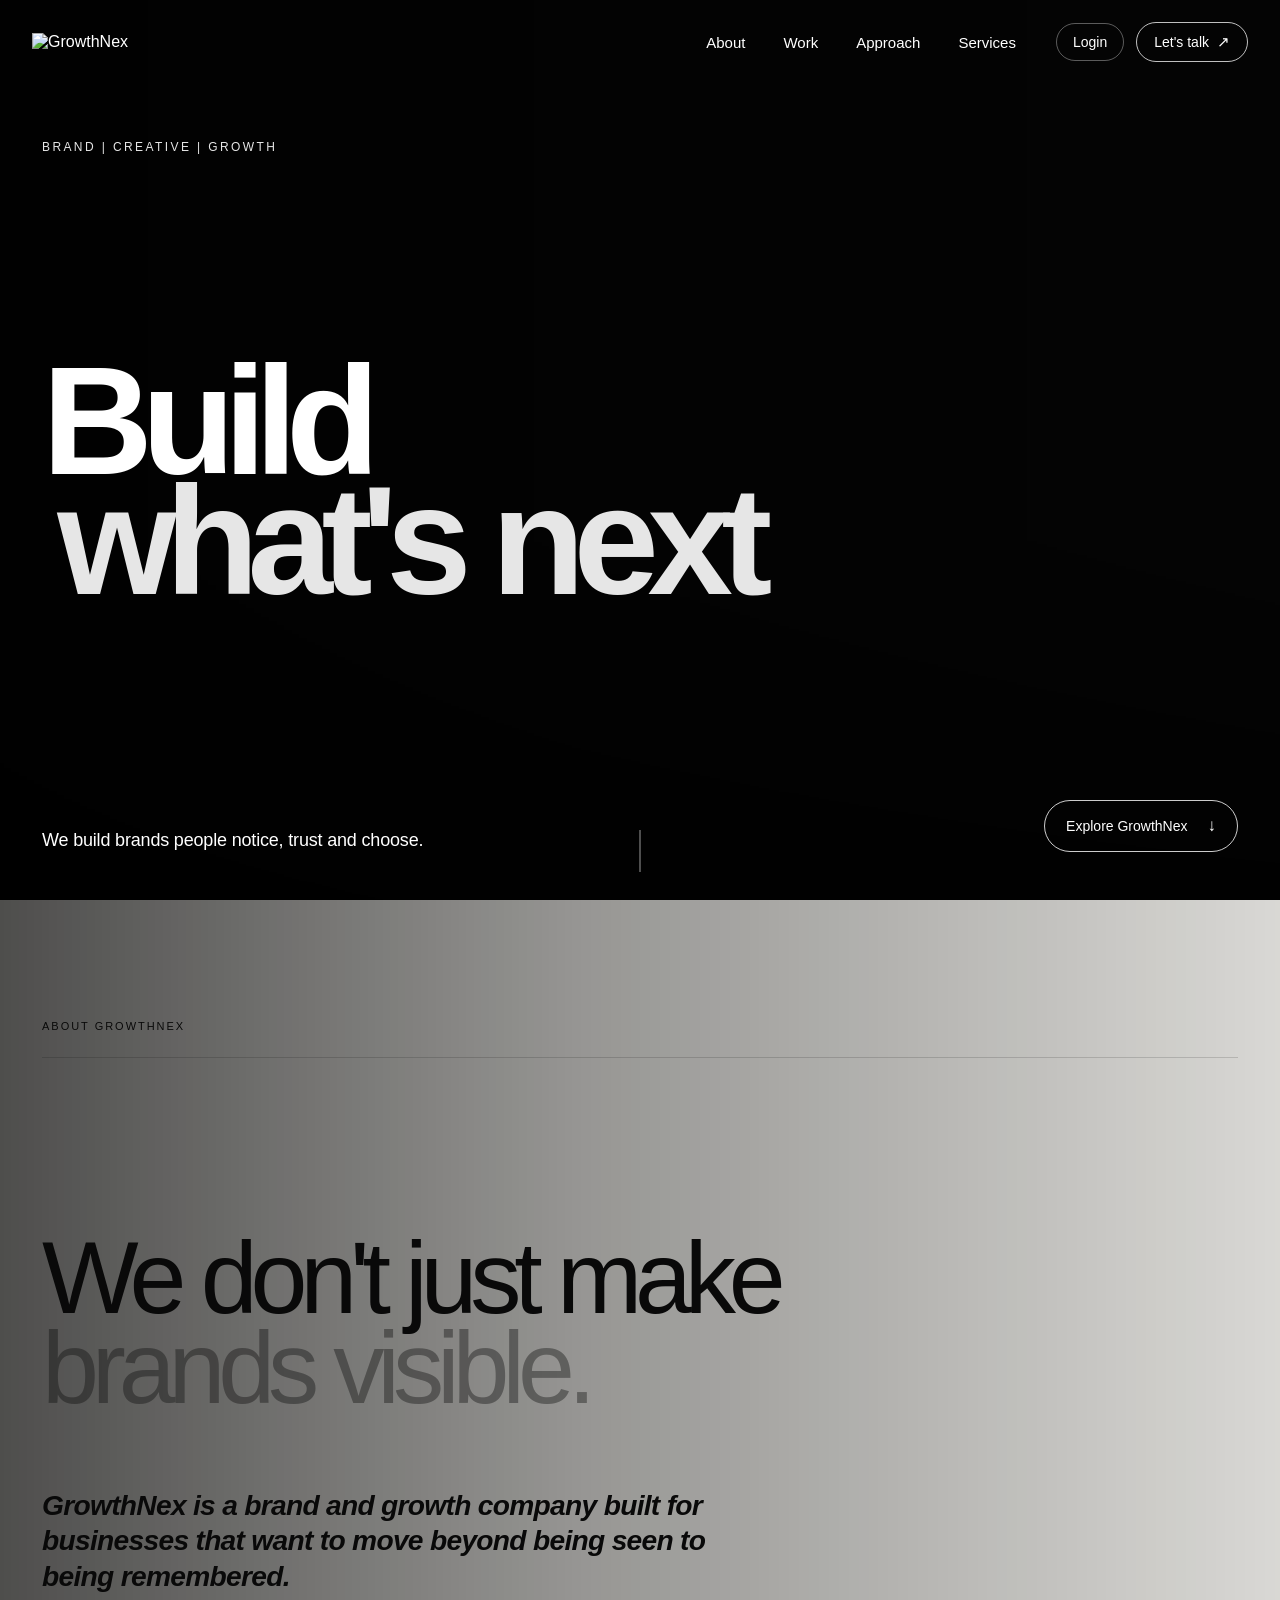
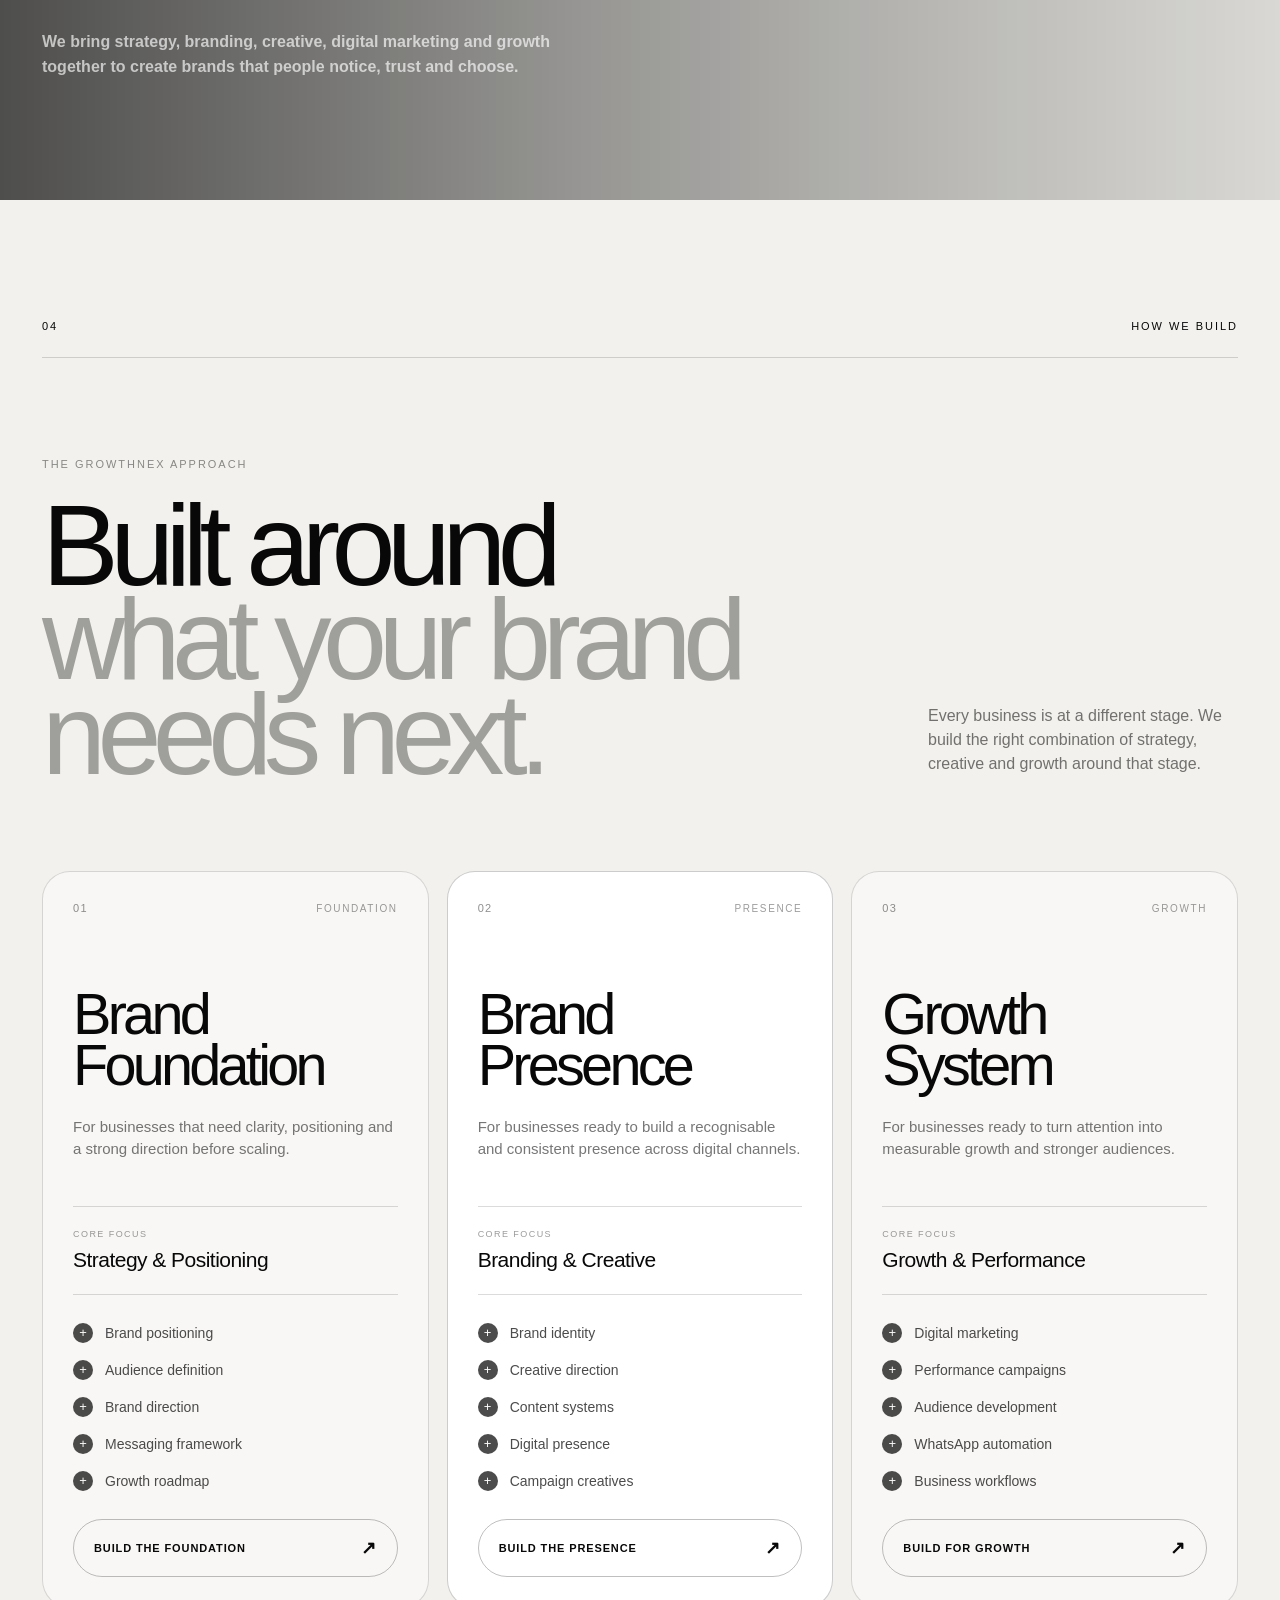
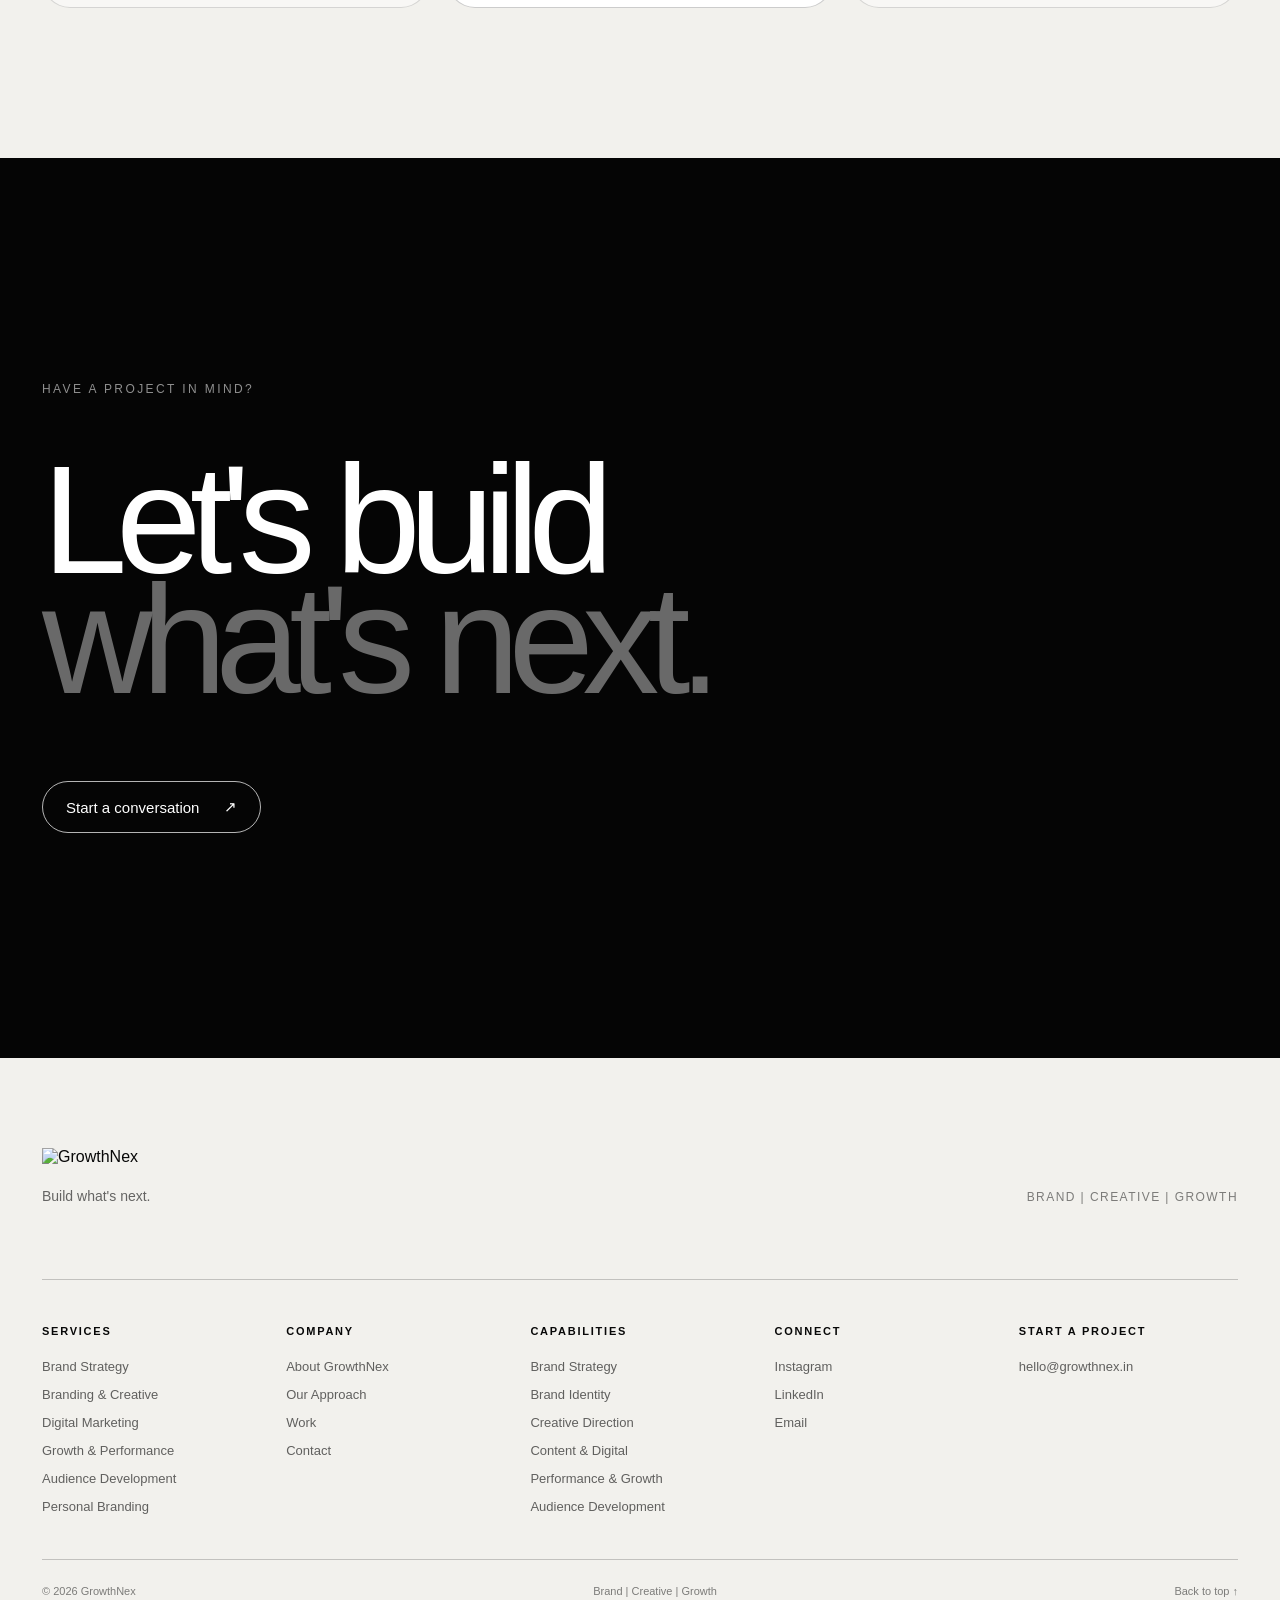
==== index.html @ ae464940 "Initial commit" ====
<!DOCTYPE html>
<html lang="en">

<head>

    <!-- =====================================================
         BASIC PAGE SETTINGS
    ===================================================== -->

    <meta charset="UTF-8">

    <meta
        name="viewport"
        content="width=device-width, initial-scale=1.0"
    >

    <meta
        name="description"
        content="GrowthNex — Brand, Creative and Growth. Build what's next."
    >

    <title>GrowthNex — Build what's next</title>

    <meta name="theme-color" content="#050505">

    <meta property="og:type" content="website">
    <meta property="og:title" content="GrowthNex — Build what's next">
    <meta
        property="og:description"
        content="GrowthNex — Brand, Creative and Growth. Build what's next."
    >
    <meta
        property="og:image"
        content="assets/images/og-image.jpg"
    >

    <meta
        name="twitter:card"
        content="summary_large_image"
    >

    <meta
        name="twitter:title"
        content="GrowthNex — Build what's next"
    >

    <meta
        name="twitter:description"
        content="GrowthNex — Brand, Creative and Growth. Build what's next."
    >

    <meta
        name="twitter:image"
        content="assets/images/og-image.jpg"
    >


    <!-- =====================================================
         CSS
    ===================================================== -->

    <link
        rel="stylesheet"
        href="css/style.css"
    >

</head>


<body>


    <!-- =====================================================
         01 — NAVIGATION
    ===================================================== -->

    <header class="navbar">

        <!-- GrowthNex Logo -->

        <a
            href="#"
            class="logo"
            aria-label="GrowthNex home"
        >

            <img
                src="/Users/ambarbeohar/Downloads/ChatGPT Image Sep 20, 2026, 12_58_05 PM.png"
                alt="GrowthNex"
                decoding="async"
            >

        </a>


        <!-- Desktop navigation -->

        <nav class="nav-links">

            <a href="#about">
                About
            </a>

            <a href="#systems">
                Work
            </a>

            <a href="#systems">
                Approach
            </a>

            <a href="#systems">
                Services
            </a>

        </nav>


        <!-- Navigation actions -->

        <div class="nav-actions">

            <!-- Client Login -->

            <button
                type="button"
                class="login-nav-btn"
                data-open-auth="login"
            >

                Login

            </button>


            <!-- Contact -->

            <a
                href="#contact"
                class="contact-btn"
            >

                Let's talk

                <span>↗</span>

            </a>

        </div>

    </header>



    <!-- =====================================================
         MAIN WEBSITE
    ===================================================== -->

    <main>


        <!-- =================================================
             02 — HERO
        ================================================== -->

        <section class="hero">

            <!-- Hero video -->

            <video
                class="hero-video"
                autoplay
                muted
                loop
                playsinline
                preload="metadata"
                aria-hidden="true"
            >

                <source
                    src="assets/videos/brand.mp4"
                    type="video/mp4"
                >

                Your browser does not support video.

            </video>


            <!-- Video overlay -->

            <div class="hero-overlay"></div>


            <!-- Hero content -->

            <div class="hero-content">

                <div class="hero-top">

                    <p class="eyebrow">
                        BRAND | CREATIVE | GROWTH
                    </p>

                </div>


                <div class="hero-main">

                    <h1>

                        Build

                        <span>
                            what's next
                        </span>

                    </h1>

                </div>


                <div class="hero-bottom">

                    <p class="hero-description">

                        We build brands people notice,
                        trust and choose.

                    </p>


                    <a
                        href="#about"
                        class="hero-button"
                    >

                        Explore GrowthNex

                        <span>
                            ↓
                        </span>

                    </a>

                </div>

            </div>


            <!-- Scroll indicator -->

            <div class="scroll-indicator">

                <span></span>

            </div>

        </section>



        <!-- =================================================
             03 — ABOUT
        ================================================== -->

        <section
            id="about"
            class="intro"
        >

            <video
                class="hero-video"
                autoplay
                muted
                loop
                playsinline
                preload="metadata"
                aria-hidden="true"
            >

                <source
                    src="assets/videos/6803595-uhd_4096_2160_25fps.mp4"
                    type="video/mp4"
                >

            </video>


            <div class="hero-overlay"></div>


            <div class="section-label">

                <span>
                    ABOUT GROWTHNEX
                </span>

            </div>


            <div class="intro-content">

                <h2>

                    We don't just make

                    <span>
                        brands visible.
                    </span>

                </h2>


                <p class="intro-main">

                    <b>
                        <i>
                            GrowthNex is a brand and growth
                            company built for businesses that
                            want to move beyond being seen
                            to being remembered.
                        </i>
                    </b>

                </p>


                <p class="intro-small">

                    <b>
                        We bring strategy, branding,
                        creative, digital marketing and
                        growth together to create brands
                        that people notice, trust and choose.
                    </b>

                </p>

            </div>

        </section>



        <!-- =================================================
             04 — SYSTEMS
        ================================================== -->

        <section
            class="systems"
            id="systems"
        >

            <div class="section-label systems-label">

                <span>
                    04
                </span>

                <span>
                    HOW WE BUILD
                </span>

            </div>


            <div class="systems-heading">

                <div>

                    <p class="systems-kicker">
                        THE GROWTHNEX APPROACH
                    </p>


                    <h2>

                        Built around

                        <span>
                            what your brand needs next.
                        </span>

                    </h2>

                </div>


                <p class="systems-intro">

                    Every business is at a different stage.
                    We build the right combination of strategy,
                    creative and growth around that stage.

                </p>

            </div>


            <!-- =================================================
                 SYSTEM CARDS
            ================================================== -->

            <div class="systems-grid">


                <!-- CARD 01 -->

                <article class="system-card">

                    <div class="system-top">

                        <span class="system-number">
                            01
                        </span>

                        <span class="system-label">
                            FOUNDATION
                        </span>

                    </div>


                    <div class="system-header">

                        <h3>
                            Brand
                            Foundation
                        </h3>

                        <p>

                            For businesses that need clarity,
                            positioning and a strong direction
                            before scaling.

                        </p>

                    </div>


                    <div class="system-focus">

                        <span>
                            CORE FOCUS
                        </span>

                        <strong>
                            Strategy &amp; Positioning
                        </strong>

                    </div>


                    <div class="system-features">

                        <div>
                            <span class="feature-icon">+</span>
                            <span>Brand positioning</span>
                        </div>

                        <div>
                            <span class="feature-icon">+</span>
                            <span>Audience definition</span>
                        </div>

                        <div>
                            <span class="feature-icon">+</span>
                            <span>Brand direction</span>
                        </div>

                        <div>
                            <span class="feature-icon">+</span>
                            <span>Messaging framework</span>
                        </div>

                        <div>
                            <span class="feature-icon">+</span>
                            <span>Growth roadmap</span>
                        </div>

                    </div>


                    <a
                        href="#contact"
                        class="system-button"
                    >

                        <span>
                            BUILD THE FOUNDATION
                        </span>

                        <span class="system-arrow">
                            ↗
                        </span>

                    </a>

                </article>



                <!-- CARD 02 -->

                <article class="system-card system-card-featured">

                    <div class="system-top">

                        <span class="system-number">
                            02
                        </span>

                        <span class="system-label">
                            PRESENCE
                        </span>

                    </div>


                    <div class="system-header">

                        <h3>
                            Brand
                            Presence
                        </h3>

                        <p>

                            For businesses ready to build
                            a recognisable and consistent
                            presence across digital channels.

                        </p>

                    </div>


                    <div class="system-focus">

                        <span>
                            CORE FOCUS
                        </span>

                        <strong>
                            Branding &amp; Creative
                        </strong>

                    </div>


                    <div class="system-features">

                        <div>
                            <span class="feature-icon">+</span>
                            <span>Brand identity</span>
                        </div>

                        <div>
                            <span class="feature-icon">+</span>
                            <span>Creative direction</span>
                        </div>

                        <div>
                            <span class="feature-icon">+</span>
                            <span>Content systems</span>
                        </div>

                        <div>
                            <span class="feature-icon">+</span>
                            <span>Digital presence</span>
                        </div>

                        <div>
                            <span class="feature-icon">+</span>
                            <span>Campaign creatives</span>
                        </div>

                    </div>


                    <a
                        href="#contact"
                        class="system-button"
                    >

                        <span>
                            BUILD THE PRESENCE
                        </span>

                        <span class="system-arrow">
                            ↗
                        </span>

                    </a>

                </article>



                <!-- CARD 03 -->

                <article class="system-card">

                    <div class="system-top">

                        <span class="system-number">
                            03
                        </span>

                        <span class="system-label">
                            GROWTH
                        </span>

                    </div>


                    <div class="system-header">

                        <h3>
                            Growth
                            System
                        </h3>

                        <p>

                            For businesses ready to turn
                            attention into measurable
                            growth and stronger audiences.

                        </p>

                    </div>


                    <div class="system-focus">

                        <span>
                            CORE FOCUS
                        </span>

                        <strong>
                            Growth &amp; Performance
                        </strong>

                    </div>


                    <div class="system-features">

                        <div>
                            <span class="feature-icon">+</span>
                            <span>Digital marketing</span>
                        </div>

                        <div>
                            <span class="feature-icon">+</span>
                            <span>Performance campaigns</span>
                        </div>

                        <div>
                            <span class="feature-icon">+</span>
                            <span>Audience development</span>
                        </div>

                        <div>
                            <span class="feature-icon">+</span>
                            <span>WhatsApp automation</span>
                        </div>

                        <div>
                            <span class="feature-icon">+</span>
                            <span>Business workflows</span>
                        </div>

                    </div>


                    <a
                        href="#contact"
                        class="system-button"
                    >

                        <span>
                            BUILD FOR GROWTH
                        </span>

                        <span class="system-arrow">
                            ↗
                        </span>

                    </a>

                </article>

            </div>

        </section>



        <!-- =================================================
             05 — CONTACT
        ================================================== -->

        <section
            id="contact"
            class="contact"
        >

            <div class="contact-content">

                <p class="contact-label">
                    HAVE A PROJECT IN MIND?
                </p>


                <h2>

                    Let's build

                    <span>
                        what's next.
                    </span>

                </h2>


                <a
                    href="mailto:hello@growthnex.in"
                    class="contact-button"
                >

                    Start a conversation

                    <span>
                        ↗
                    </span>

                </a>

            </div>

        </section>



        <!-- =================================================
             06 — FOOTER
        ================================================== -->

        <footer class="footer">

            <div class="footer-brand">

                <div>

                    <a
                        href="#"
                        class="footer-logo"
                    >

                        <img
                            src="/Users/ambarbeohar/Downloads/ChatGPT Image Sep 20, 2026, 12_58_05 PM.png"
                            alt="GrowthNex"
                        >

                    </a>


                    <p>
                        Build what's next.
                    </p>

                </div>


                <p class="footer-tagline">
                    Brand | Creative | Growth
                </p>

            </div>


            <div class="footer-links">


                <!-- SERVICES -->

                <div class="footer-column">

                    <button
                        class="footer-heading"
                        type="button"
                    >

                        SERVICES

                        <span>+</span>

                    </button>


                    <div class="footer-list">

                        <a href="#systems">
                            Brand Strategy
                        </a>

                        <a href="#systems">
                            Branding &amp; Creative
                        </a>

                        <a href="#systems">
                            Digital Marketing
                        </a>

                        <a href="#systems">
                            Growth &amp; Performance
                        </a>

                        <a href="#systems">
                            Audience Development
                        </a>

                        <a href="#systems">
                            Personal Branding
                        </a>

                    </div>

                </div>



                <!-- COMPANY -->

                <div class="footer-column">

                    <button
                        class="footer-heading"
                        type="button"
                    >

                        COMPANY

                        <span>+</span>

                    </button>


                    <div class="footer-list">

                        <a href="#about">
                            About GrowthNex
                        </a>

                        <a href="#about">
                            Our Approach
                        </a>

                        <a href="#systems">
                            Work
                        </a>

                        <a href="#contact">
                            Contact
                        </a>

                    </div>

                </div>



                <!-- CAPABILITIES -->

                <div class="footer-column">

                    <button
                        class="footer-heading"
                        type="button"
                    >

                        CAPABILITIES

                        <span>+</span>

                    </button>


                    <div class="footer-list">

                        <a href="#systems">
                            Brand Strategy
                        </a>

                        <a href="#systems">
                            Brand Identity
                        </a>

                        <a href="#systems">
                            Creative Direction
                        </a>

                        <a href="#systems">
                            Content &amp; Digital
                        </a>

                        <a href="#systems">
                            Performance &amp; Growth
                        </a>

                        <a href="#systems">
                            Audience Development
                        </a>

                    </div>

                </div>



                <!-- CONNECT -->

                <div class="footer-column">

                    <button
                        class="footer-heading"
                        type="button"
                    >

                        CONNECT

                        <span>+</span>

                    </button>


                    <div class="footer-list">

                        <a
                            href="https://www.instagram.com/_growthnex_/"
                            target="_blank"
                            rel="noopener noreferrer"
                        >
                            Instagram
                        </a>


                        <a
                            href="https://www.linkedin.com/company/growthnexofficial/posts/?viewAsMember=true"
                            target="_blank"
                            rel="noopener noreferrer"
                        >
                            LinkedIn
                        </a>


                        <a href="mailto:hello@growthnex.in">
                            Email
                        </a>

                    </div>

                </div>



                <!-- START A PROJECT -->

                <div class="footer-column">

                    <button
                        class="footer-heading"
                        type="button"
                    >

                        START A PROJECT

                        <span>+</span>

                    </button>


                    <div class="footer-list">

                        <a href="mailto:hello@growthnex.in">
                            hello@growthnex.in
                        </a>

                    </div>

                </div>

            </div>


            <!-- Footer bottom -->

            <div class="footer-bottom">

                <span>
                    © 2026 GrowthNex
                </span>

                <span>
                    Brand | Creative | Growth
                </span>

                <a href="#">
                    Back to top ↑
                </a>

            </div>

        </footer>

    </main>



    <!-- =====================================================
         GROWTHNEX AUTHENTICATION EXPERIENCE
    ====================================================== -->

    <div
        class="auth-overlay"
        id="authOverlay"
        aria-hidden="true"
    >

        <!-- =================================================
             AUTH LEFT VISUAL
        ================================================== -->

        <section class="auth-visual">

            <video
                class="auth-video"
                autoplay
                muted
                loop
                playsinline
                preload="metadata"
            >

                <source
                    src="assets/videos/brand.mp4"
                    type="video/mp4"
                >

            </video>


            <div class="auth-visual-overlay"></div>


            <!-- Top -->

            <div class="auth-visual-top">

                <a
                    href="#"
                    class="auth-logo"
                    data-close-auth
                >

                    <img
                        src="assets/GrowthnexLOGO.png"
                        alt="GrowthNex"
                    >

                </a>


                <button
                    type="button"
                    class="auth-back"
                    data-close-auth
                >

                    Back to website

                    <span>
                        →
                    </span>

                </button>

            </div>


            <!-- Bottom -->

            <div class="auth-visual-bottom">

                <p class="auth-visual-kicker">
                    GROWTHNEX
                </p>

                <h2>

                    Build brands

                    <span>
                        people remember.
                    </span>

                </h2>

                <p class="auth-visual-description">

                    Strategy, creative and growth —
                    built around what comes next.

                </p>


                <div class="auth-progress">

                    <span></span>
                    <span></span>
                    <span class="active"></span>

                </div>

            </div>

        </section>



        <!-- =================================================
             AUTH FORM AREA
        ================================================== -->

        <section class="auth-panel">

            <!-- Close button -->

            <button
                type="button"
                class="auth-close"
                data-close-auth
                aria-label="Close"
            >

                ×

            </button>


            <div class="auth-panel-inner">


                <!-- =================================================
                     LOGIN
                ================================================== -->

                <div
                    class="auth-screen"
                    id="loginScreen"
                >

                    <div class="auth-heading">

                        <p class="auth-kicker">
                            GROWTHNEX
                        </p>

                        <h1>
                            Welcome back.
                        </h1>

                        <p>

                            Don't have an account?

                            <button
                                type="button"
                                class="auth-switch"
                                data-switch-auth="signup"
                            >
                                Create one
                            </button>

                        </p>

                    </div>


                    <form
                        class="auth-form"
                        id="loginForm"
                        novalidate
                    >

                        <!-- Email -->

                        <div class="field">

                            <label for="loginEmail">
                                Email
                            </label>

                            <input
                                type="email"
                                id="loginEmail"
                                name="email"
                                placeholder="Enter your email"
                                autocomplete="email"
                                required
                            >

                            <span class="field-error"></span>

                        </div>


                        <!-- Password -->

                        <div class="field">

                            <div class="field-label-row">

                                <label for="loginPassword">
                                    Password
                                </label>

                                <button
                                    type="button"
                                    class="forgot-link"
                                    data-switch-auth="forgot"
                                >
                                    Forgot password?
                                </button>

                            </div>


                            <div class="password-wrapper">

                                <input
                                    type="password"
                                    id="loginPassword"
                                    name="password"
                                    placeholder="Enter your password"
                                    autocomplete="current-password"
                                    required
                                >

                                <button
                                    type="button"
                                    class="password-toggle"
                                    data-toggle-password="loginPassword"
                                >
                                    Show
                                </button>

                            </div>

                            <span class="field-error"></span>

                        </div>


                        <!-- Remember -->

                        <label class="remember-row">

                            <input
                                type="checkbox"
                                name="remember"
                            >

                            <span>
                                Keep me signed in
                            </span>

                        </label>


                        <!-- Submit -->

                        <button
                            type="submit"
                            class="auth-submit"
                        >

                            <span>
                                Log in
                            </span>

                            <span>
                                →
                            </span>

                        </button>


                        <!-- Divider -->

                        <div class="auth-divider">

                            <span></span>

                            <p>
                                OR CONTINUE WITH
                            </p>

                            <span></span>

                        </div>


                        <!-- Social -->

                        <div class="social-auth">

                            <button
                                type="button"
                                class="social-button"
                                data-demo-social="Google"
                            >

                                <span class="google-icon">
                                    G
                                </span>

                                Google

                            </button>


                            <button
                                type="button"
                                class="social-button"
                                data-demo-social="Apple"
                            >

                                <span class="apple-icon">
                                    ●
                                </span>

                                Apple

                            </button>

                        </div>

                    </form>

                </div>



                <!-- =================================================
                     SIGNUP
                ================================================== -->

                <div
                    class="auth-screen hidden"
                    id="signupScreen"
                >

                    <div class="auth-heading">

                        <p class="auth-kicker">
                            GROWTHNEX
                        </p>

                        <h1>
                            Create your account.
                        </h1>

                        <p>

                            Already have an account?

                            <button
                                type="button"
                                class="auth-switch"
                                data-switch-auth="login"
                            >
                                Log in
                            </button>

                        </p>

                    </div>


                    <form
                        class="auth-form"
                        id="signupForm"
                        novalidate
                    >

                        <!-- Name -->

                        <div class="name-grid">

                            <div class="field">

                                <label for="firstName">
                                    First name
                                </label>

                                <input
                                    type="text"
                                    id="firstName"
                                    name="firstName"
                                    placeholder="First name"
                                    autocomplete="given-name"
                                    required
                                >

                                <span class="field-error"></span>

                            </div>


                            <div class="field">

                                <label for="lastName">
                                    Last name
                                </label>

                                <input
                                    type="text"
                                    id="lastName"
                                    name="lastName"
                                    placeholder="Last name"
                                    autocomplete="family-name"
                                    required
                                >

                                <span class="field-error"></span>

                            </div>

                        </div>


                        <!-- Email -->

                        <div class="field">

                            <label for="signupEmail">
                                Email
                            </label>

                            <input
                                type="email"
                                id="signupEmail"
                                name="email"
                                placeholder="Enter your email"
                                autocomplete="email"
                                required
                            >

                            <span class="field-error"></span>

                        </div>


                        <!-- Password -->

                        <div class="field">

                            <label for="signupPassword">
                                Password
                            </label>

                            <div class="password-wrapper">

                                <input
                                    type="password"
                                    id="signupPassword"
                                    name="password"
                                    placeholder="Create a password"
                                    autocomplete="new-password"
                                    required
                                >

                                <button
                                    type="button"
                                    class="password-toggle"
                                    data-toggle-password="signupPassword"
                                >
                                    Show
                                </button>

                            </div>

                            <span class="field-error"></span>

                        </div>


                        <!-- Terms -->

                        <label class="terms-row">

                            <input
                                type="checkbox"
                                id="termsCheckbox"
                                required
                            >

                            <span>

                                I agree to the

                                <a href="#">
                                    Terms &amp; Conditions
                                </a>

                            </span>

                        </label>


                        <!-- Submit -->

                        <button
                            type="submit"
                            class="auth-submit"
                        >

                            <span>
                                Create account
                            </span>

                            <span>
                                →
                            </span>

                        </button>


                        <!-- Divider -->

                        <div class="auth-divider">

                            <span></span>

                            <p>
                                OR REGISTER WITH
                            </p>

                            <span></span>

                        </div>


                        <div class="social-auth">

                            <button
                                type="button"
                                class="social-button"
                                data-demo-social="Google"
                            >

                                <span class="google-icon">
                                    G
                                </span>

                                Google

                            </button>


                            <button
                                type="button"
                                class="social-button"
                                data-demo-social="Apple"
                            >

                                <span class="apple-icon">
                                    ●
                                </span>

                                Apple

                            </button>

                        </div>

                    </form>

                </div>



                <!-- =================================================
                     FORGOT PASSWORD
                ================================================== -->

                <div
                    class="auth-screen hidden"
                    id="forgotScreen"
                >

                    <div class="auth-heading">

                        <p class="auth-kicker">
                            ACCOUNT RECOVERY
                        </p>

                        <h1>
                            Reset your password.
                        </h1>

                        <p>

                            Enter your email and we'll
                            send you a reset link.

                        </p>

                    </div>


                    <form
                        class="auth-form"
                        id="forgotForm"
                        novalidate
                    >

                        <div class="field">

                            <label for="forgotEmail">
                                Email
                            </label>

                            <input
                                type="email"
                                id="forgotEmail"
                                name="email"
                                placeholder="Enter your email"
                                autocomplete="email"
                                required
                            >

                            <span class="field-error"></span>

                        </div>


                        <button
                            type="submit"
                            class="auth-submit"
                        >

                            <span>
                                Send reset link
                            </span>

                            <span>
                                →
                            </span>

                        </button>


                        <button
                            type="button"
                            class="back-login"
                            data-switch-auth="login"
                        >

                            ← Back to login

                        </button>

                    </form>

                </div>


                <!-- =================================================
                     SUCCESS STATE
                ================================================== -->

                <div
                    class="auth-screen hidden"
                    id="successScreen"
                >

                    <div class="auth-success">

                        <div class="success-icon">
                            ✓
                        </div>

                        <p class="auth-kicker">
                            GROWTHNEX
                        </p>

                        <h1>
                            You're all set.
                        </h1>

                        <p id="successMessage">

                            Your request has been processed.

                        </p>

                        <button
                            type="button"
                            class="auth-submit"
                            data-close-auth
                        >

                            <span>
                                Back to website
                            </span>

                            <span>
                                →
                            </span>

                        </button>

                    </div>

                </div>

            </div>

        </section>

    </div>



    <!-- =====================================================
         JAVASCRIPT
    ====================================================== -->

    <script src="js/script.js"></script>

</body>

</html>
---- css/style.css ----
/* =========================================================
   GROWTHNEX WEBSITE
   Premium Editorial / Brand / Growth
========================================================= */


/* =========================================================
   01 — GLOBAL RESET
========================================================= */

* {
    margin: 0;
    padding: 0;
    box-sizing: border-box;
}

html {
    scroll-behavior: smooth;
}

body {
    font-family:
        Arial,
        Helvetica,
        sans-serif;

    background: #050505;
    color: #ffffff;

    overflow-x: hidden;

    -webkit-font-smoothing: antialiased;
    text-rendering: optimizeLegibility;
}

body.auth-open {
    overflow: hidden;
}

a {
    color: inherit;
    text-decoration: none;
}

button,
input {
    font: inherit;
}

button {
    border: 0;
}

img,
video {
    max-width: 100%;
}

::selection {
    background: #ffffff;
    color: #000000;
}


/* =========================================================
   02 — NAVIGATION
========================================================= */

.navbar {
    position: fixed;

    top: 0;
    left: 0;

    z-index: 100;

    width: 100%;

    padding: 22px 32px;

    display: flex;
    align-items: center;

    color: #ffffff;

    transition:
        background 0.3s ease,
        backdrop-filter 0.3s ease,
        border-color 0.3s ease;
}

.navbar-scrolled {
    background: rgba(5, 5, 5, 0.72);

    backdrop-filter: blur(18px);
    -webkit-backdrop-filter: blur(18px);

    border-bottom:
        1px solid rgba(255, 255, 255, 0.08);
}


/* Logo */

.logo {
    width: 155px;

    flex-shrink: 0;

    display: flex;
    align-items: center;
}

.logo img {
    display: block;

    width: 100%;
    height: auto;
}


/* Navigation */

.nav-links {
    display: flex;
    align-items: center;

    gap: 38px;

    margin-left: auto;
    margin-right: 40px;
}

.nav-links a {
    position: relative;

    font-size: 15px;
    font-weight: 400;

    transition: opacity 0.25s ease;
}

.nav-links a::after {
    content: "";

    position: absolute;

    left: 0;
    bottom: -5px;

    width: 0;
    height: 1px;

    background: currentColor;

    transition: width 0.3s ease;
}

.nav-links a:hover {
    opacity: 0.75;
}

.nav-links a:hover::after {
    width: 100%;
}


/* Navigation actions */

.nav-actions {
    display: flex;
    align-items: center;
    gap: 12px;
}


/* Login */

.login-nav-btn {
    padding: 10px 16px;

    background: transparent;

    color: #ffffff;

    border: 1px solid rgba(255, 255, 255, 0.35);

    border-radius: 100px;

    font-size: 14px;

    cursor: pointer;

    transition:
        background 0.3s ease,
        color 0.3s ease,
        border-color 0.3s ease;
}

.login-nav-btn:hover {
    background: #ffffff;
    color: #000000;

    border-color: #ffffff;
}


/* Contact */

.contact-btn {
    display: inline-flex;
    align-items: center;

    gap: 8px;

    padding: 10px 17px;

    border:
        1px solid rgba(255, 255, 255, 0.75);

    border-radius: 100px;

    font-size: 14px;

    transition:
        background 0.3s ease,
        color 0.3s ease,
        transform 0.3s ease;
}

.contact-btn span {
    font-size: 15px;

    transition:
        transform 0.3s ease;
}

.contact-btn:hover {
    background: #ffffff;
    color: #000000;

    transform: translateY(-2px);
}

.contact-btn:hover span {
    transform: translate(2px, -2px);
}


/* =========================================================
   03 — HERO
========================================================= */

.hero {
    position: relative;

    min-height: 100vh;
    min-height: 100svh;

    display: flex;

    overflow: hidden;

    color: #ffffff;
}


/* Video */

.hero > .hero-video {
    position: absolute;

    inset: 0;

    z-index: 0;

    width: 100%;
    height: 100%;

    object-fit: cover;

    transform: scale(1.02);
}


/* Overlay */

.hero > .hero-overlay {
    position: absolute;

    inset: 0;

    z-index: 1;

    background:
        linear-gradient(
            90deg,
            rgba(0, 0, 0, 0.68) 0%,
            rgba(0, 0, 0, 0.38) 45%,
            rgba(0, 0, 0, 0.10) 100%
        );

    pointer-events: none;
}


/* Bottom fade */

.hero::after {
    content: "";

    position: absolute;

    inset: 0;

    z-index: 1;

    background:
        linear-gradient(
            0deg,
            rgba(0, 0, 0, 0.62),
            transparent 40%
        );

    pointer-events: none;
}


/* Hero content */

.hero-content {
    position: relative;

    z-index: 3;

    width: 100%;

    min-height: 100vh;
    min-height: 100svh;

    padding: 140px 42px 48px;

    display: flex;
    flex-direction: column;

    justify-content: space-between;
}


/* Eyebrow */

.eyebrow {
    font-size: 12px;
    font-weight: 500;

    letter-spacing: 0.2em;

    opacity: 0.9;
}


/* Main */

.hero-main {
    margin-top: auto;
    margin-bottom: auto;
}

.hero h1 {
    max-width: 1100px;

    margin: 70px 0 60px;

    font-size:
        clamp(90px, 12vw, 185px);

    line-height: 0.78;

    letter-spacing: -0.075em;

    font-weight: 600;
}

.hero h1 span {
    display: block;

    margin-left: 0.1em;

    opacity: 0.9;
}


/* Bottom */

.hero-bottom {
    display: flex;

    align-items: flex-end;
    justify-content: space-between;

    gap: 40px;
}

.hero-description {
    max-width: 390px;

    font-size: 18px;

    line-height: 1.35;

    letter-spacing: -0.01em;
}


/* Hero button */

.hero-button {
    display: inline-flex;
    align-items: center;

    gap: 20px;

    padding: 15px 21px;

    border:
        1px solid rgba(255, 255, 255, 0.8);

    border-radius: 100px;

    font-size: 14px;

    transition:
        background 0.3s ease,
        color 0.3s ease,
        transform 0.3s ease;
}

.hero-button span {
    font-size: 17px;

    transition:
        transform 0.3s ease;
}

.hero-button:hover {
    background: #ffffff;
    color: #000000;

    transform: translateY(-3px);
}

.hero-button:hover span {
    transform: translateY(4px);
}


/* Scroll */

.scroll-indicator {
    position: absolute;

    bottom: 28px;
    left: 50%;

    z-index: 5;

    transform: translateX(-50%);
}

.scroll-indicator span {
    display: block;

    width: 1px;
    height: 42px;

    background:
        rgba(255, 255, 255, 0.6);
}


/* =========================================================
   04 — SECTION LABEL
========================================================= */

.section-label {
    width: 100%;

    display: flex;
    align-items: center;
    justify-content: space-between;

    padding-bottom: 25px;

    border-bottom:
        1px solid rgba(0, 0, 0, 0.15);

    font-size: 11px;

    letter-spacing: 0.18em;
}


/* =========================================================
   05 — ABOUT
========================================================= */

.intro {
    position: relative;

    min-height: 100vh;
    min-height: 100svh;

    padding: 120px 42px;

    display: flex;
    flex-direction: column;

    justify-content: space-between;

    overflow: hidden;

    background: #f2f1ed;

    color: #090909;
}

.intro > .hero-video {
    position: absolute;

    inset: 0;

    z-index: 0;

    width: 100%;
    height: 100%;

    object-fit: cover;

    transform: scale(1.04);

    opacity: 0.78;

    filter: blur(1px);
}

.intro > .hero-overlay {
    position: absolute;

    inset: 0;

    z-index: 1;

    background:
        linear-gradient(
            90deg,
            rgba(0, 0, 0, 0.68) 0%,
            rgba(0, 0, 0, 0.38) 45%,
            rgba(0, 0, 0, 0.10) 100%
        );

    pointer-events: none;
}

.intro > .section-label,
.intro > .intro-content {
    position: relative;

    z-index: 2;
}

.intro-content {
    max-width: 1250px;

    margin-top: 100px;
}

.intro h2 {
    max-width: 1100px;

    font-size:
        clamp(60px, 8vw, 130px);

    line-height: 0.88;

    letter-spacing: -0.07em;

    font-weight: 500;
}

.intro h2 span {
    display: block;

    opacity: 0.38;
}

.intro-main {
    max-width: 700px;

    margin-top: 75px;

    font-size:
        clamp(22px, 2.2vw, 32px);

    line-height: 1.25;

    letter-spacing: -0.025em;
}

.intro-small {
    max-width: 530px;

    margin-top: 35px;

    font-size: 16px;

    line-height: 1.6;

    opacity: 0.65;

    color: #ffffff;
}


/* =========================================================
   06 — SYSTEMS
========================================================= */

.systems {
    padding: 120px 42px 150px;

    background: #f2f1ed;

    color: #080808;

    overflow: hidden;
}

.systems-label {
    border-color:
        rgba(0, 0, 0, 0.15);
}

.systems-heading {
    display: flex;

    align-items: flex-end;
    justify-content: space-between;

    gap: 70px;

    padding: 100px 0 90px;
}

.systems-kicker {
    margin-bottom: 28px;

    font-size: 11px;

    letter-spacing: 0.18em;

    opacity: 0.45;
}

.systems-heading h2 {
    max-width: 950px;

    font-size:
        clamp(70px, 9vw, 145px);

    line-height: 0.82;

    letter-spacing: -0.075em;

    font-weight: 500;
}

.systems-heading h2 span {
    display: block;

    opacity: 0.35;
}

.systems-intro {
    max-width: 310px;

    margin-bottom: 5px;

    font-size: 16px;

    line-height: 1.5;

    opacity: 0.55;
}


/* Grid */

.systems-grid {
    display: grid;

    grid-template-columns:
        repeat(3, minmax(0, 1fr));

    gap: 18px;

    align-items: stretch;
}


/* Card */

.system-card {
    position: relative;

    min-height: 680px;

    padding: 30px;

    display: flex;
    flex-direction: column;

    border:
        1px solid rgba(0, 0, 0, 0.14);

    border-radius: 28px;

    background:
        rgba(255, 255, 255, 0.45);

    overflow: hidden;

    transition:
        transform 0.4s ease,
        background 0.4s ease,
        box-shadow 0.4s ease;
}

.system-card-featured {
    background: #ffffff;

    border-color:
        rgba(0, 0, 0, 0.2);
}

.system-card:hover {
    transform: translateY(-8px);

    background: #ffffff;

    box-shadow:
        0 25px 70px
        rgba(0, 0, 0, 0.08);
}


/* Card top */

.system-top {
    display: flex;

    align-items: center;
    justify-content: space-between;
}

.system-number {
    font-size: 11px;

    letter-spacing: 0.12em;

    opacity: 0.45;
}

.system-label {
    font-size: 10px;

    letter-spacing: 0.16em;

    opacity: 0.4;
}


/* Header */

.system-header {
    padding: 75px 0 45px;
}

.system-header h3 {
    max-width: 420px;

    font-size:
        clamp(48px, 4.5vw, 70px);

    line-height: 0.88;

    letter-spacing: -0.065em;

    font-weight: 500;
}

.system-header p {
    max-width: 390px;

    margin-top: 25px;

    font-size: 15px;

    line-height: 1.5;

    opacity: 0.55;
}


/* Focus */

.system-focus {
    padding: 22px 0;

    border-top:
        1px solid rgba(0, 0, 0, 0.14);

    border-bottom:
        1px solid rgba(0, 0, 0, 0.14);
}

.system-focus span {
    display: block;

    margin-bottom: 9px;

    font-size: 9px;

    letter-spacing: 0.16em;

    opacity: 0.4;
}

.system-focus strong {
    display: block;

    font-size: 21px;

    font-weight: 500;

    letter-spacing: -0.025em;
}


/* Features */

.system-features {
    padding: 28px 0;

    display: flex;
    flex-direction: column;

    gap: 17px;
}

.system-features div {
    display: flex;

    align-items: center;

    gap: 12px;

    font-size: 14px;

    opacity: 0.72;
}

.feature-icon {
    width: 20px;
    height: 20px;

    display: flex;

    align-items: center;
    justify-content: center;

    flex-shrink: 0;

    border-radius: 50%;

    background: #080808;

    color: #ffffff;

    font-size: 13px;

    line-height: 1;
}


/* Button */

.system-button {
    margin-top: auto;

    min-height: 58px;

    padding: 0 20px;

    display: flex;

    align-items: center;
    justify-content: space-between;

    border:
        1px solid rgba(0, 0, 0, 0.25);

    border-radius: 100px;

    font-size: 11px;

    font-weight: 600;

    letter-spacing: 0.08em;

    transition:
        background 0.3s ease,
        color 0.3s ease,
        transform 0.3s ease;
}

.system-button:hover {
    background: #080808;

    color: #ffffff;

    transform: translateY(-2px);
}

.system-arrow {
    font-size: 18px;

    transition:
        transform 0.3s ease;
}

.system-button:hover .system-arrow {
    transform: translate(3px, -3px);
}


/* =========================================================
   07 — CONTACT
========================================================= */

.contact {
    min-height: 100vh;
    min-height: 100svh;

    padding: 100px 42px;

    display: flex;

    align-items: center;

    background: #050505;

    color: #ffffff;
}

.contact-content {
    width: 100%;
}

.contact-label {
    margin-bottom: 65px;

    font-size: 12px;

    letter-spacing: 0.2em;

    opacity: 0.55;
}

.contact h2 {
    max-width: 1200px;

    font-size:
        clamp(80px, 12vw, 185px);

    line-height: 0.78;

    letter-spacing: -0.075em;

    font-weight: 500;
}

.contact h2 span {
    display: block;

    opacity: 0.4;
}

.contact-button {
    display: inline-flex;

    align-items: center;

    gap: 25px;

    margin-top: 80px;

    padding: 16px 23px;

    border:
        1px solid rgba(255, 255, 255, 0.7);

    border-radius: 100px;

    font-size: 15px;

    transition:
        background 0.3s ease,
        color 0.3s ease,
        transform 0.3s ease;
}

.contact-button:hover {
    background: #ffffff;

    color: #000000;

    transform: translateY(-3px);
}


/* =========================================================
   08 — FOOTER
========================================================= */

.footer {
    padding: 90px 42px 25px;

    background: #f2f1ed;

    color: #080808;
}

.footer-brand {
    display: flex;

    align-items: flex-end;
    justify-content: space-between;

    gap: 40px;

    padding-bottom: 75px;
}

.footer-logo {
    display: block;

    width: 190px;
}

.footer-logo img {
    display: block;

    width: 100%;
    height: auto;
}

.footer-brand p {
    margin-top: 22px;

    font-size: 14px;

    opacity: 0.6;
}

.footer-tagline {
    margin: 0 !important;

    font-size: 12px !important;

    letter-spacing: 0.12em;

    text-transform: uppercase;

    opacity: 0.5 !important;
}

.footer-links {
    display: grid;

    grid-template-columns:
        repeat(5, 1fr);

    gap: 25px;

    padding: 45px 0;

    border-top:
        1px solid rgba(0, 0, 0, 0.2);

    border-bottom:
        1px solid rgba(0, 0, 0, 0.2);
}

.footer-heading {
    width: 100%;

    padding: 0;

    display: flex;

    align-items: center;
    justify-content: space-between;

    border: none;

    background: none;

    color: #080808;

    text-align: left;

    font-size: 11px;

    font-weight: 600;

    letter-spacing: 0.16em;

    cursor: default;
}

.footer-heading span {
    display: none;
}

.footer-list {
    display: flex;

    flex-direction: column;

    gap: 13px;

    margin-top: 22px;
}

.footer-list a {
    font-size: 13px;

    opacity: 0.62;

    transition:
        opacity 0.25s ease,
        transform 0.25s ease;
}

.footer-list a:hover {
    opacity: 1;

    transform: translateX(3px);
}

.footer-bottom {
    display: flex;

    align-items: center;
    justify-content: space-between;

    gap: 30px;

    padding-top: 25px;

    font-size: 11px;

    opacity: 0.5;
}


/* =========================================================
   09 — AUTHENTICATION EXPERIENCE
========================================================= */

.auth-overlay {
    position: fixed;

    inset: 0;

    z-index: 1000;

    display: grid;

    grid-template-columns:
        minmax(360px, 48%)
        minmax(520px, 52%);

    background: #11100f;

    opacity: 0;

    visibility: hidden;

    pointer-events: none;

    transition:
        opacity 0.45s ease,
        visibility 0.45s ease;
}

.auth-overlay.active {
    opacity: 1;

    visibility: visible;

    pointer-events: auto;
}


/* =========================================================
   AUTH VISUAL
========================================================= */

.auth-visual {
    position: relative;

    min-height: 100vh;

    overflow: hidden;

    background: #090909;
}

.auth-video {
    position: absolute;

    inset: 0;

    width: 100%;
    height: 100%;

    object-fit: cover;

    transform: scale(1.05);
}

.auth-visual-overlay {
    position: absolute;

    inset: 0;

    background:
        linear-gradient(
            180deg,
            rgba(0, 0, 0, 0.15) 0%,
            rgba(0, 0, 0, 0.18) 35%,
            rgba(0, 0, 0, 0.88) 100%
        );
}


/* Auth visual top */

.auth-visual-top {
    position: absolute;

    top: 30px;
    left: 30px;
    right: 30px;

    z-index: 2;

    display: flex;

    align-items: center;
    justify-content: space-between;
}

.auth-logo {
    width: 135px;

    display: block;
}

.auth-logo img {
    display: block;

    width: 100%;

    filter: brightness(0) invert(1);
}


/* Back */

.auth-back {
    display: inline-flex;

    align-items: center;

    gap: 12px;

    padding: 12px 18px;

    border:
        1px solid rgba(255, 255, 255, 0.28);

    border-radius: 100px;

    background:
        rgba(255, 255, 255, 0.08);

    color: #ffffff;

    backdrop-filter: blur(12px);

    -webkit-backdrop-filter: blur(12px);

    cursor: pointer;

    font-size: 13px;

    transition:
        background 0.3s ease,
        transform 0.3s ease;
}

.auth-back:hover {
    background:
        rgba(255, 255, 255, 0.17);

    transform: translateY(-2px);
}


/* Visual bottom */

.auth-visual-bottom {
    position: absolute;

    left: 50px;
    right: 50px;
    bottom: 55px;

    z-index: 2;
}

.auth-visual-kicker {
    margin-bottom: 18px;

    font-size: 10px;

    letter-spacing: 0.2em;

    opacity: 0.65;
}

.auth-visual-bottom h2 {
    max-width: 550px;

    font-size:
        clamp(48px, 5vw, 82px);

    line-height: 0.9;

    letter-spacing: -0.06em;

    font-weight: 500;
}

.auth-visual-bottom h2 span {
    display: block;

    opacity: 0.48;
}

.auth-visual-description {
    max-width: 400px;

    margin-top: 28px;

    font-size: 15px;

    line-height: 1.5;

    opacity: 0.62;
}


/* Progress */

.auth-progress {
    display: flex;

    align-items: center;

    gap: 12px;

    margin-top: 45px;
}

.auth-progress span {
    width: 42px;
    height: 3px;

    border-radius: 10px;

    background:
        rgba(255, 255, 255, 0.28);
}

.auth-progress span.active {
    width: 58px;

    background: #ffffff;
}


/* =========================================================
   AUTH PANEL
========================================================= */

.auth-panel {
    position: relative;

    min-height: 100vh;

    overflow-y: auto;

    background: #0b0a0a;

    color: #ffffff;
}

.auth-panel-inner {
    width: min(620px, 100%);

    min-height: 100%;

    margin: 0 auto;

    padding:
        100px 80px 60px;
}


/* Close */

.auth-close {
    position: absolute;

    top: 28px;
    right: 32px;

    z-index: 10;

    width: 42px;
    height: 42px;

    display: flex;

    align-items: center;
    justify-content: center;

    border:
        1px solid rgba(255, 255, 255, 0.16);

    border-radius: 50%;

    background:
        rgba(255, 255, 255, 0.04);

    color: #ffffff;

    cursor: pointer;

    font-size: 25px;

    font-weight: 200;

    transition:
        background 0.3s ease,
        transform 0.3s ease;
}

.auth-close:hover {
    background:
        rgba(255, 255, 255, 0.12);

    transform: rotate(90deg);
}


/* Heading */

.auth-heading {
    margin-bottom: 48px;
}

.auth-kicker {
    margin-bottom: 22px;

    font-size: 10px;

    letter-spacing: 0.2em;

    opacity: 0.45;
}

.auth-heading h1 {
    margin-bottom: 18px;

    font-size:
        clamp(48px, 5vw, 70px);

    line-height: 0.92;

    letter-spacing: -0.06em;

    font-weight: 500;
}

.auth-heading > p:last-child {
    color:
        rgba(255, 255, 255, 0.5);

    font-size: 14px;
}

.auth-switch {
    padding: 0;

    background: transparent;

    color: #ffffff;

    text-decoration: underline;

    text-underline-offset: 3px;

    cursor: pointer;

    transition: opacity 0.25s ease;
}

.auth-switch:hover {
    opacity: 0.65;
}


/* Screens */

.auth-screen.hidden {
    display: none;
}


/* =========================================================
   FORM
========================================================= */

.auth-form {
    display: flex;

    flex-direction: column;

    gap: 24px;
}

.field {
    display: flex;

    flex-direction: column;

    gap: 9px;
}

.field label,
.field-label-row label {
    font-size: 11px;

    letter-spacing: 0.04em;

    color:
        rgba(255, 255, 255, 0.58);
}

.field-label-row {
    display: flex;

    align-items: center;
    justify-content: space-between;
}

.forgot-link {
    padding: 0;

    background: transparent;

    color:
        rgba(255, 255, 255, 0.5);

    font-size: 11px;

    cursor: pointer;

    text-decoration: underline;

    text-underline-offset: 3px;
}

.forgot-link:hover {
    color: #ffffff;
}


/* Input */

.field input {
    width: 100%;

    height: 62px;

    padding: 0 19px;

    border:
        1px solid rgba(255, 255, 255, 0.10);

    border-radius: 8px;

    outline: none;

    background:
        rgba(255, 255, 255, 0.055);

    color: #ffffff;

    font-size: 15px;

    transition:
        border-color 0.25s ease,
        background 0.25s ease,
        box-shadow 0.25s ease;
}

.field input::placeholder {
    color:
        rgba(255, 255, 255, 0.30);
}

.field input:focus {
    border-color:
        rgba(255, 255, 255, 0.55);

    background:
        rgba(255, 255, 255, 0.075);

    box-shadow:
        0 0 0 3px
        rgba(255, 255, 255, 0.04);
}


/* Password */

.password-wrapper {
    position: relative;
}

.password-wrapper input {
    padding-right: 75px;
}

.password-toggle {
    position: absolute;

    top: 50%;
    right: 18px;

    transform: translateY(-50%);

    padding: 5px;

    background: transparent;

    color:
        rgba(255, 255, 255, 0.48);

    cursor: pointer;

    font-size: 11px;
}

.password-toggle:hover {
    color: #ffffff;
}


/* Errors */

.field-error {
    min-height: 0;

    color: #ff8c8c;

    font-size: 11px;
}

.field.invalid input {
    border-color:
        rgba(255, 100, 100, 0.7);
}


/* Name grid */

.name-grid {
    display: grid;

    grid-template-columns:
        repeat(2, 1fr);

    gap: 14px;
}


/* Remember */

.remember-row,
.terms-row {
    display: flex;

    align-items: flex-start;

    gap: 11px;

    color:
        rgba(255, 255, 255, 0.52);

    font-size: 12px;

    line-height: 1.5;

    cursor: pointer;
}

.remember-row input,
.terms-row input {
    width: 17px;
    height: 17px;

    margin-top: 1px;

    accent-color: #ffffff;

    cursor: pointer;
}

.terms-row a {
    color: #ffffff;

    text-decoration: underline;

    text-underline-offset: 3px;
}


/* =========================================================
   AUTH SUBMIT
========================================================= */

.auth-submit {
    width: 100%;

    min-height: 62px;

    padding: 0 22px;

    display: flex;

    align-items: center;
    justify-content: space-between;

    border-radius: 8px;

    background: #ffffff;

    color: #090909;

    cursor: pointer;

    font-size: 14px;

    font-weight: 500;

    transition:
        transform 0.3s ease,
        background 0.3s ease;
}

.auth-submit:hover {
    background: #e9e9e9;

    transform: translateY(-2px);
}

.auth-submit span:last-child {
    font-size: 20px;

    transition:
        transform 0.3s ease;
}

.auth-submit:hover span:last-child {
    transform: translateX(5px);
}


/* =========================================================
   DIVIDER
========================================================= */

.auth-divider {
    display: flex;

    align-items: center;

    gap: 14px;

    margin: 5px 0;
}

.auth-divider span {
    height: 1px;

    flex: 1;

    background:
        rgba(255, 255, 255, 0.10);
}

.auth-divider p {
    flex-shrink: 0;

    font-size: 9px;

    letter-spacing: 0.13em;

    color:
        rgba(255, 255, 255, 0.35);
}


/* =========================================================
   SOCIAL
========================================================= */

.social-auth {
    display: grid;

    grid-template-columns:
        repeat(2, 1fr);

    gap: 14px;
}

.social-button {
    height: 58px;

    display: flex;

    align-items: center;
    justify-content: center;

    gap: 10px;

    border:
        1px solid rgba(255, 255, 255, 0.16);

    border-radius: 8px;

    background:
        rgba(255, 255, 255, 0.025);

    color: #ffffff;

    cursor: pointer;

    font-size: 13px;

    transition:
        background 0.3s ease,
        border-color 0.3s ease,
        transform 0.3s ease;
}

.social-button:hover {
    background:
        rgba(255, 255, 255, 0.08);

    border-color:
        rgba(255, 255, 255, 0.35);

    transform: translateY(-2px);
}

.google-icon {
    display: inline-flex;

    align-items: center;
    justify-content: center;

    width: 21px;
    height: 21px;

    border-radius: 50%;

    background: #ffffff;

    color: #4285f4;

    font-size: 13px;

    font-weight: 700;
}

.apple-icon {
    display: inline-flex;

    align-items: center;
    justify-content: center;

    width: 21px;
    height: 21px;

    color: #ffffff;

    font-size: 17px;
}


/* =========================================================
   BACK LOGIN
========================================================= */

.back-login {
    padding: 5px;

    align-self: center;

    background: transparent;

    color:
        rgba(255, 255, 255, 0.5);

    cursor: pointer;

    font-size: 12px;

    transition: color 0.25s ease;
}

.back-login:hover {
    color: #ffffff;
}


/* =========================================================
   SUCCESS
========================================================= */

.auth-success {
    min-height: 65vh;

    display: flex;

    flex-direction: column;

    justify-content: center;

    align-items: flex-start;
}

.success-icon {
    width: 62px;
    height: 62px;

    margin-bottom: 35px;

    display: flex;

    align-items: center;
    justify-content: center;

    border:
        1px solid rgba(255, 255, 255, 0.25);

    border-radius: 50%;

    background:
        rgba(255, 255, 255, 0.08);

    font-size: 25px;
}

.auth-success h1 {
    margin-bottom: 20px;

    font-size:
        clamp(50px, 6vw, 82px);

    line-height: 0.9;

    letter-spacing: -0.06em;

    font-weight: 500;
}

.auth-success > p:not(.auth-kicker) {
    max-width: 430px;

    margin-bottom: 35px;

    color:
        rgba(255, 255, 255, 0.52);

    font-size: 15px;

    line-height: 1.6;
}


/* =========================================================
   10 — ACCESSIBILITY
========================================================= */

:focus-visible {
    outline:
        2px solid currentColor;

    outline-offset: 4px;
}

:focus:not(:focus-visible) {
    outline: none;
}


/* =========================================================
   11 — TABLET
========================================================= */

@media (max-width: 1000px) {

    .auth-overlay {
        grid-template-columns:
            42% 58%;
    }

    .auth-panel-inner {
        padding:
            90px 50px 50px;
    }

    .systems {
        padding-left: 28px;
        padding-right: 28px;
    }

    .systems-heading {
        flex-direction: column;

        align-items: flex-start;

        gap: 40px;
    }

    .systems-intro {
        max-width: 500px;
    }

    .systems-grid {
        grid-template-columns: 1fr;

        gap: 20px;
    }

    .system-card {
        min-height: 600px;
    }
}


/* =========================================================
   12 — 900px
========================================================= */

@media (max-width: 900px) {

    .navbar {
        padding: 20px 24px;
    }

    .logo {
        width: 130px;
    }

    .nav-links {
        gap: 20px;

        margin-right: 20px;
    }

    .nav-links a {
        font-size: 13px;
    }

    .hero-content {
        padding: 125px 28px 35px;
    }

    .hero h1 {
        font-size:
            clamp(75px, 13vw, 130px);
    }

    .hero-bottom {
        flex-direction: column;

        align-items: flex-start;
    }

    .work,
    .intro,
    .contact,
    .footer {
        padding-left: 28px;
        padding-right: 28px;
    }

    .footer-links {
        grid-template-columns:
            repeat(3, 1fr);

        row-gap: 50px;
    }
}


/* =========================================================
   13 — MOBILE 600px
========================================================= */

@media (max-width: 600px) {

    /* Navigation */

    .navbar {
        padding: 18px;
    }

    .logo {
        width: 115px;
    }

    .nav-links {
        display: none;
    }

    .contact-btn {
        display: none;
    }

    .login-nav-btn {
        padding: 8px 14px;

        font-size: 12px;
    }


    /* Hero */

    .hero-content {
        padding:
            105px 20px 30px;
    }

    .eyebrow {
        font-size: 9px;

        letter-spacing: 0.15em;
    }

    .hero h1 {
        margin: 50px 0;

        font-size:
            clamp(68px, 20vw, 105px);

        line-height: 0.8;
    }

    .hero h1 span {
        margin-left: 0;
    }

    .hero-description {
        max-width: 300px;

        font-size: 15px;
    }

    .hero-bottom {
        gap: 25px;
    }

    .hero-button {
        padding: 13px 17px;

        font-size: 12px;
    }

    .scroll-indicator {
        display: none;
    }


    /* Labels */

    .section-label {
        padding-bottom: 18px;

        font-size: 9px;
    }


    /* About */

    .intro {
        min-height: 100svh;

        padding:
            90px 20px 110px;
    }

    .intro-content {
        margin-top: 70px;
    }

    .intro h2 {
        font-size:
            clamp(55px, 16vw, 85px);
    }

    .intro-main {
        margin-top: 50px;

        font-size: 21px;
    }

    .intro-small {
        font-size: 14px;
    }


    /* Systems */

    .systems {
        padding:
            90px 20px 110px;
    }

    .systems-heading {
        padding:
            65px 0;

        gap: 30px;
    }

    .systems-heading h2 {
        font-size:
            clamp(58px, 16vw, 88px);
    }

    .systems-intro {
        max-width: 300px;

        font-size: 14px;
    }

    .system-card {
        min-height: 590px;

        padding: 22px;

        border-radius: 22px;
    }

    .system-header {
        padding:
            60px 0 35px;
    }

    .system-header h3 {
        font-size:
            clamp(46px, 13vw, 65px);
    }


    /* Contact */

    .contact {
        min-height: 85vh;

        padding:
            80px 20px;
    }

    .contact h2 {
        font-size:
            clamp(65px, 18vw, 105px);
    }


    /* Footer */

    .footer {
        padding:
            70px 20px 20px;
    }

    .footer-brand {
        flex-direction: column;

        align-items: flex-start;

        padding-bottom: 55px;
    }

    .footer-logo {
        width: 155px;
    }

    .footer-links {
        grid-template-columns: 1fr;

        gap: 0;

        padding: 0;
    }

    .footer-column {
        padding: 20px 0;

        border-bottom:
            1px solid rgba(0, 0, 0, 0.2);
    }

    .footer-heading {
        font-size: 10px;

        cursor: pointer;
    }

    .footer-heading span {
        display: block;

        font-size: 18px;

        font-weight: 300;
    }

    .footer-list {
        margin-top: 17px;

        gap: 10px;
    }

    .footer-bottom {
        flex-direction: column;

        align-items: flex-start;

        gap: 10px;
    }


    /* =====================================================
       AUTH MOBILE
    ===================================================== */

    .auth-overlay {
        display: block;

        overflow-y: auto;
    }

    .auth-visual {
        display: none;
    }

    .auth-panel {
        min-height: 100svh;

        overflow: visible;
    }

    .auth-panel-inner {
        width: 100%;

        min-height: 100svh;

        padding:
            90px 20px 35px;
    }

    .auth-close {
        top: 18px;
        right: 18px;
    }

    .auth-heading {
        margin-bottom: 35px;
    }

    .auth-heading h1 {
        font-size:
            clamp(43px, 13vw, 60px);
    }

    .auth-form {
        gap: 20px;
    }

    .field input {
        height: 58px;
    }

    .name-grid {
        grid-template-columns: 1fr;
    }

    .social-auth {
        grid-template-columns: 1fr;
    }

    .auth-success {
        min-height: 70vh;
    }
}


/* =========================================================
   14 — VERY SMALL MOBILE
========================================================= */

@media (max-width: 400px) {

    .hero-content {
        padding-left: 16px;
        padding-right: 16px;
    }

    .hero h1 {
        font-size: 64px;
    }

    .intro,
    .systems,
    .contact,
    .footer {
        padding-left: 16px;
        padding-right: 16px;
    }

    .system-card {
        padding: 20px;
    }

    .system-header h3 {
        font-size: 43px;
    }

    .system-button {
        padding: 0 16px;

        font-size: 9px;
    }
}


/* =========================================================
   15 — REDUCED MOTION
========================================================= */

@media (prefers-reduced-motion: reduce) {

    html {
        scroll-behavior: auto;
    }

    *,
    *::before,
    *::after {

        animation-duration:
            0.01ms !important;

        animation-iteration-count:
            1 !important;

        transition-duration:
            0.01ms !important;

        scroll-behavior:
            auto !important;
    }
}
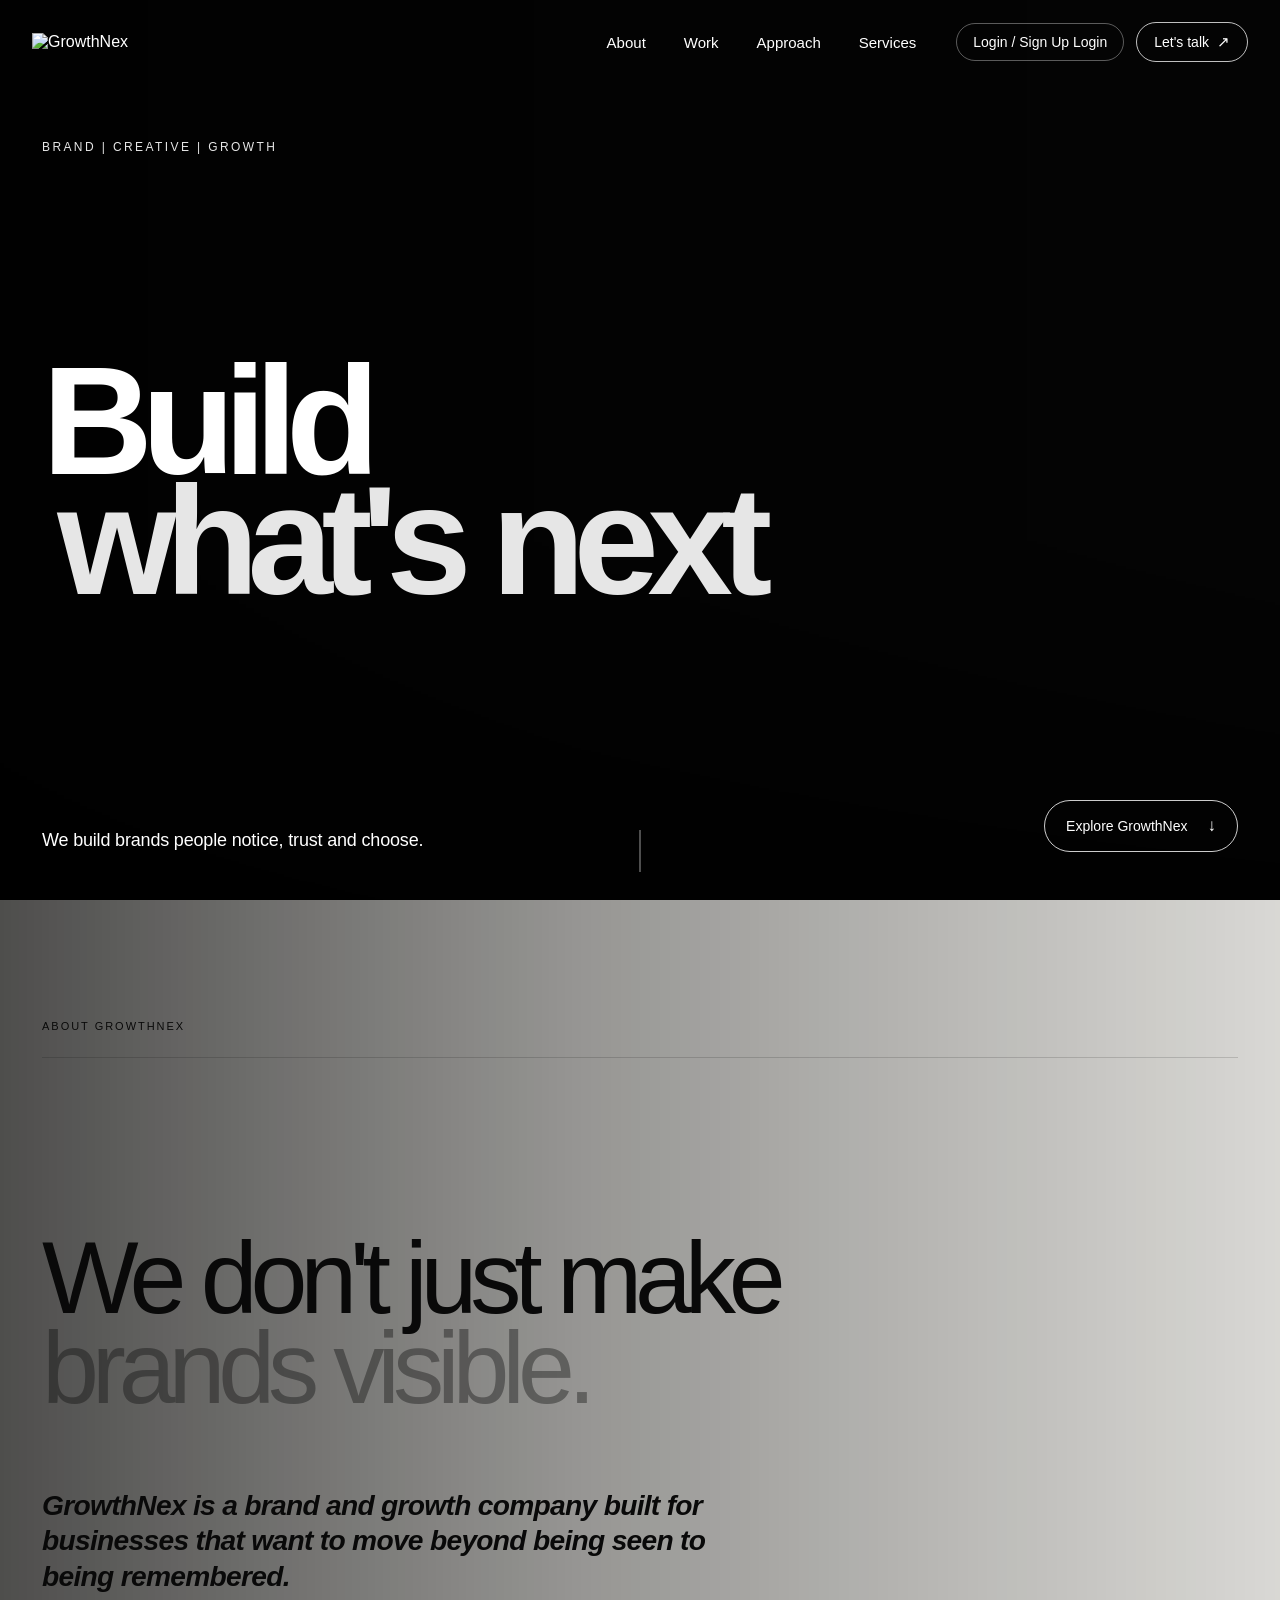
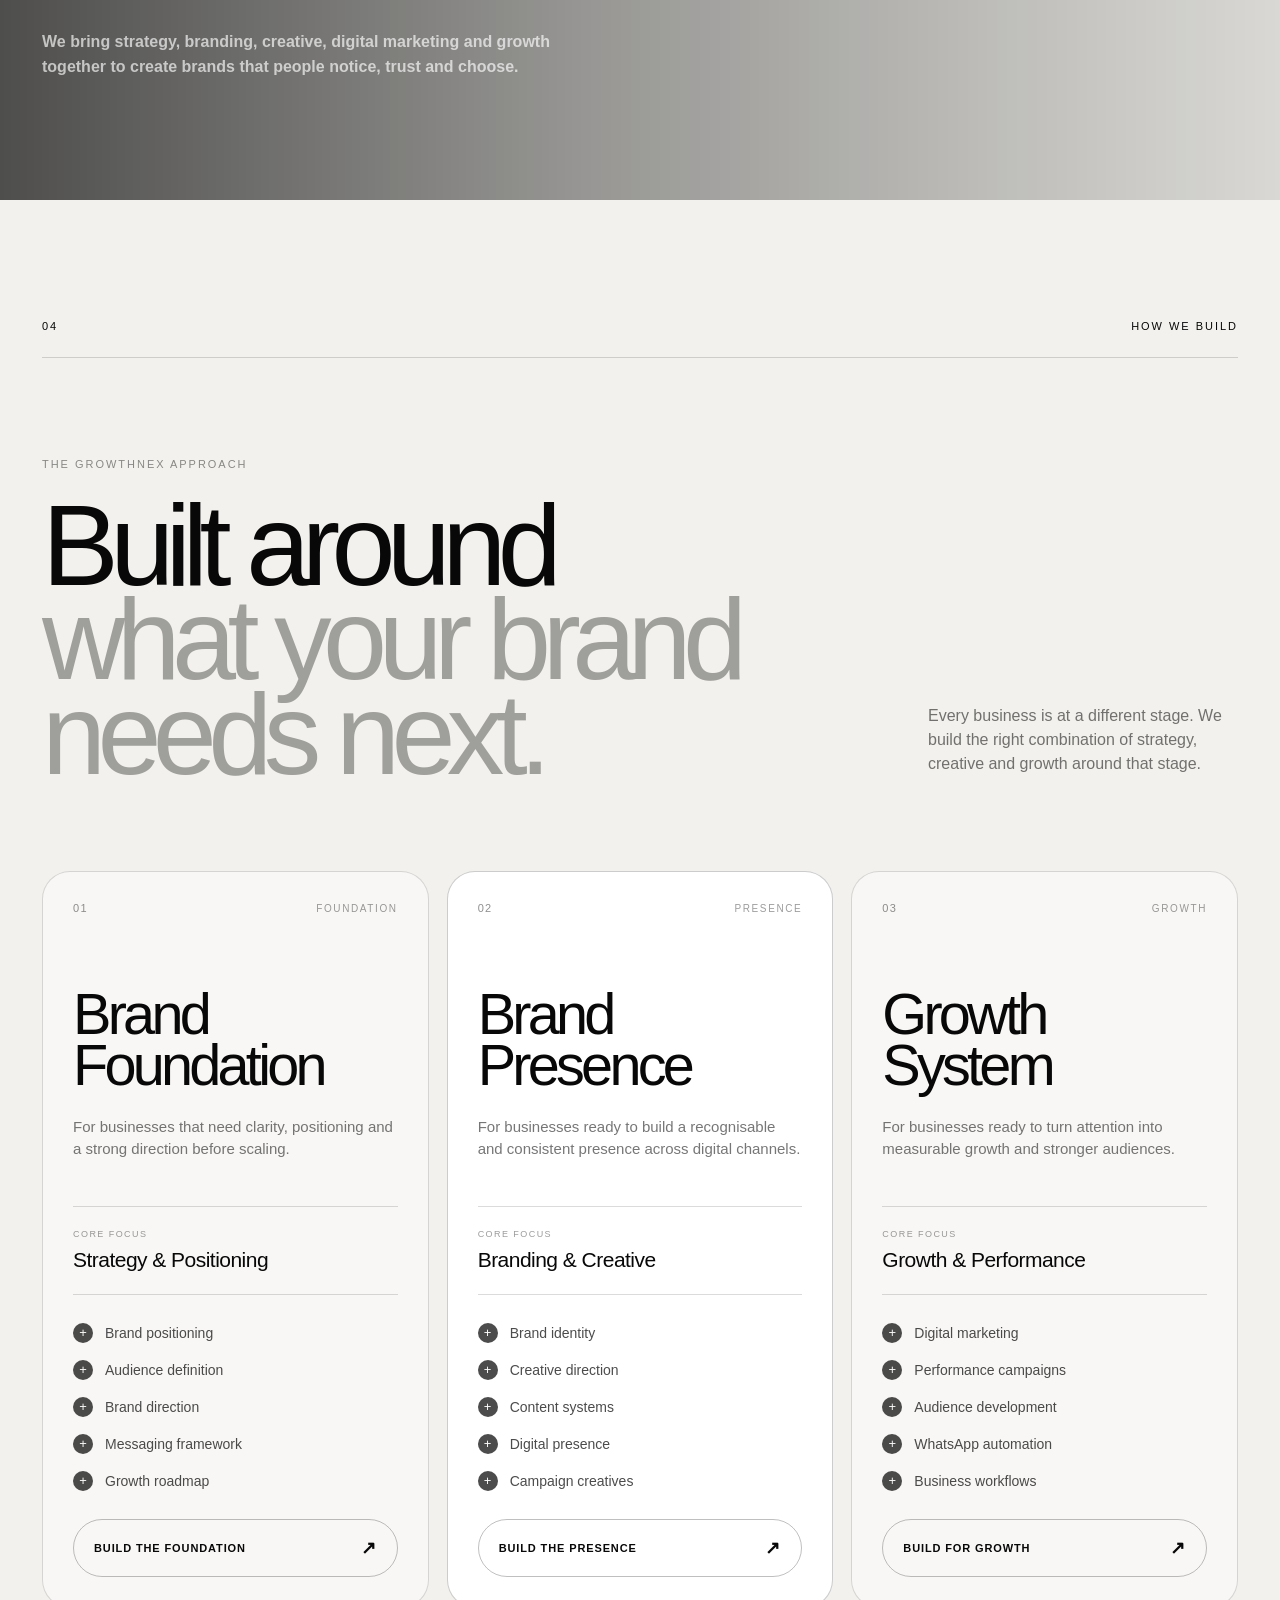
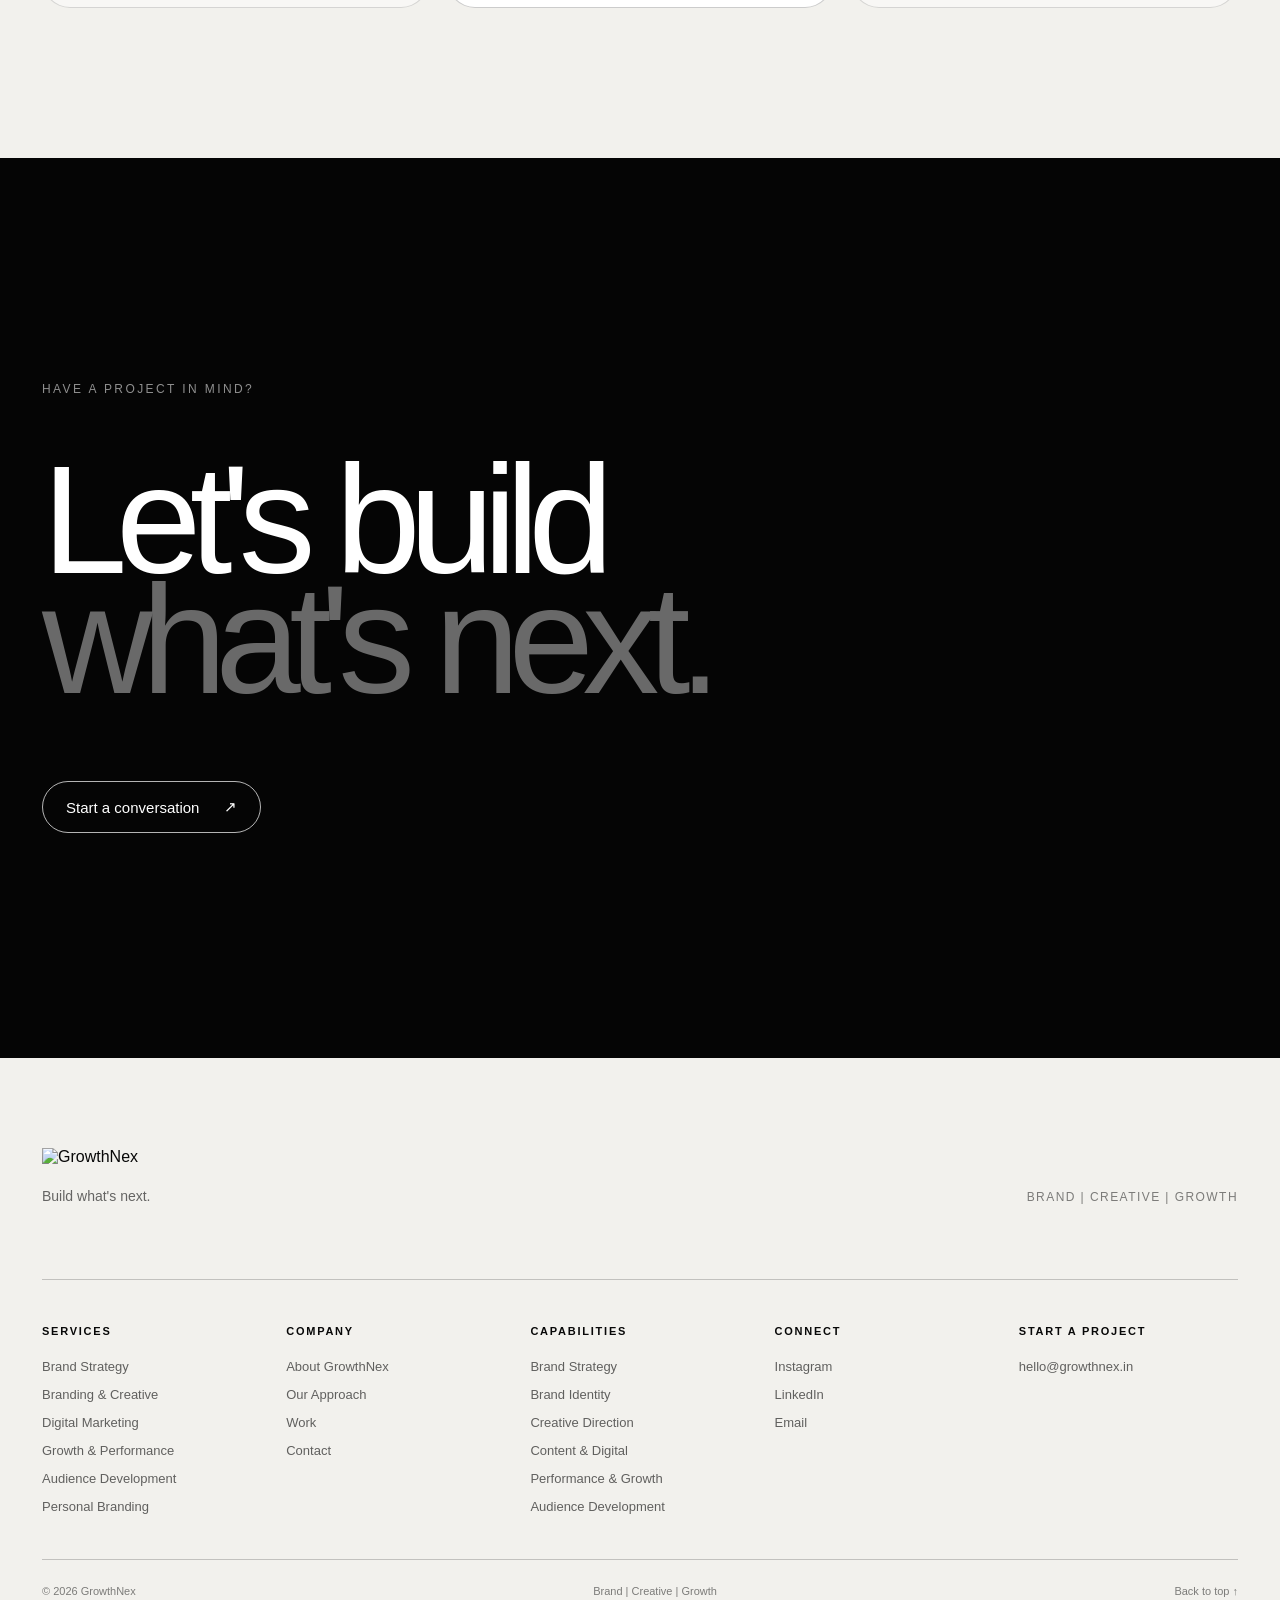
==== commit 7030a63f: "Update GrowthNex website" ====
--- a/index.html
+++ b/index.html
@@ -85,7 +85,7 @@
         >
 
             <img
-                src="/Users/ambarbeohar/Downloads/ChatGPT Image Sep 20, 2026, 12_58_05 PM.png"
+                src="/Users/ambarbeohar/Downloads/ChatGPT Image Sep 26, 2026 at 04_54_05 PM.png"
                 alt="GrowthNex"
                 decoding="async"
             >
@@ -126,7 +126,8 @@
                 type="button"
                 class="login-nav-btn"
                 data-open-auth="login"
-            >
+            > 
+            <a href="login.html" class="login-link">Login / Sign Up </a>
 
                 Login
 
@@ -704,45 +705,38 @@
              05 — CONTACT
         ================================================== -->
 
-        <section
-            id="contact"
-            class="contact"
+       <section
+    id="contact"
+    class="contact"
+>
+
+    <div class="contact-content">
+
+        <p class="contact-label">
+            HAVE A PROJECT IN MIND?
+        </p>
+
+        <h2>
+            Let's build
+            <span>
+                what's next.
+            </span>
+        </h2>
+
+        <a
+            href="mailto:growthnex07@gmail.com"
+            class="contact-button"
         >
-
-            <div class="contact-content">
-
-                <p class="contact-label">
-                    HAVE A PROJECT IN MIND?
-                </p>
-
-
-                <h2>
-
-                    Let's build
-
-                    <span>
-                        what's next.
-                    </span>
-
-                </h2>
-
-
-                <a
-                    href="mailto:hello@growthnex.in"
-                    class="contact-button"
-                >
-
-                    Start a conversation
-
-                    <span>
-                        ↗
-                    </span>
-
-                </a>
-
-            </div>
-
-        </section>
+            Start a conversation
+
+            <span>
+                ↗
+            </span>
+        </a>
+
+    </div>
+
+</section>
 
 
 
